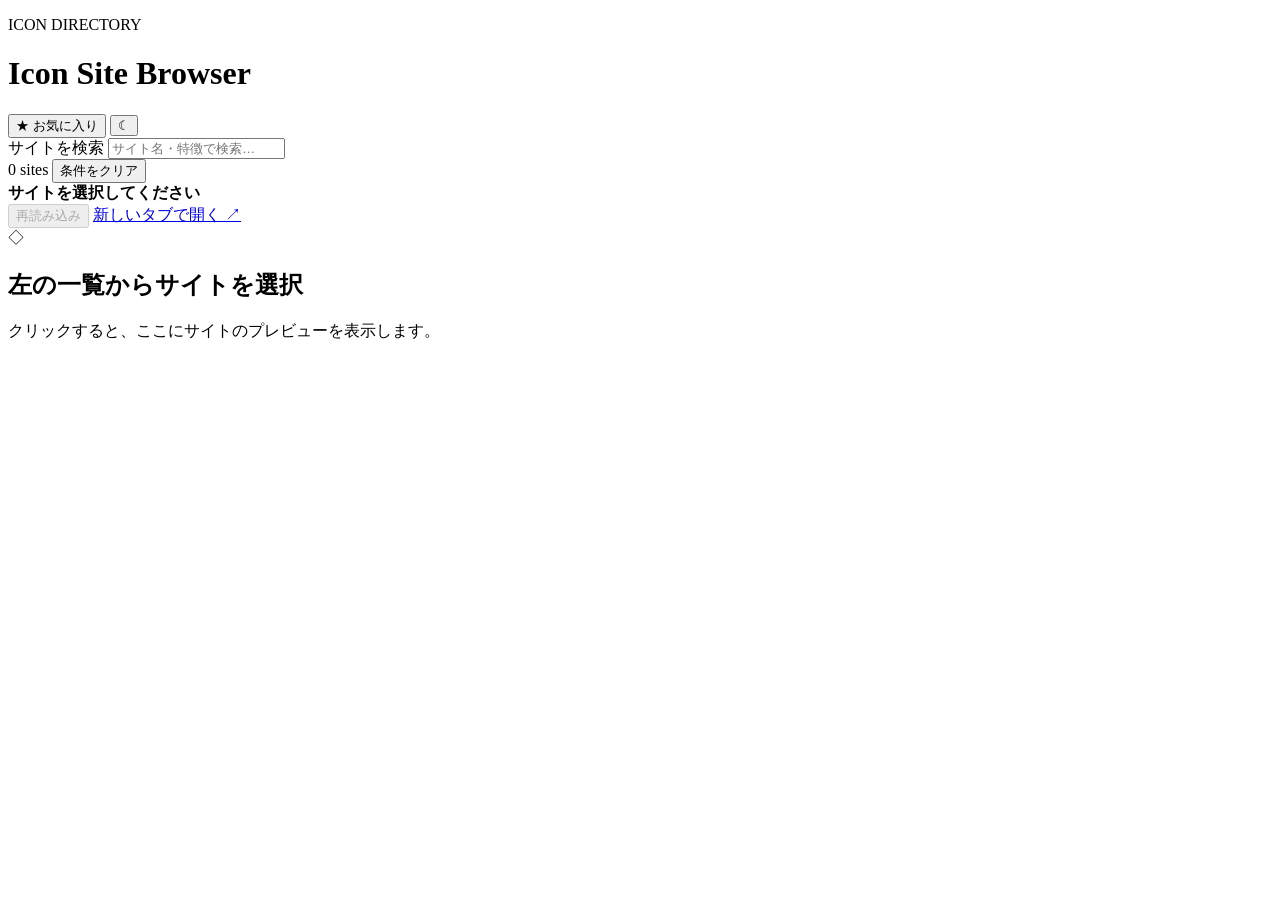
==== index.html @ 6c691965 "Add Icon Site Browser HTML" ====
<!doctype html>
<html lang="ja">
<head>
  <meta charset="utf-8">
  <meta name="viewport" content="width=device-width, initial-scale=1">
  <meta name="description" content="アイコン素材サイトを検索・絞り込みし、右ペインでプレビューできるランチャーです。">
  <title>Icon Site Browser</title>
  <link rel="stylesheet" href="styles.css">
</head>
<body>
  <div class="app-shell">
    <header class="topbar">
      <div>
        <p class="eyebrow">ICON DIRECTORY</p>
        <h1>Icon Site Browser</h1>
      </div>
      <div class="topbar-actions">
        <button id="favoritesOnlyButton" class="button button-ghost" type="button" aria-pressed="false">★ お気に入り</button>
        <button id="themeButton" class="button button-ghost" type="button" aria-label="テーマを切り替える">☾</button>
      </div>
    </header>

    <main class="workspace">
      <aside class="sidebar" aria-label="アイコンサイト一覧">
        <div class="controls">
          <label class="search-box">
            <span class="sr-only">サイトを検索</span>
            <input id="searchInput" type="search" placeholder="サイト名・特徴で検索…" autocomplete="off">
          </label>
          <div id="categoryFilters" class="filters" aria-label="カテゴリで絞り込み"></div>
          <div class="result-row">
            <span id="resultCount">0 sites</span>
            <button id="clearButton" class="text-button" type="button">条件をクリア</button>
          </div>
        </div>
        <div id="siteList" class="site-list"></div>
      </aside>

      <section class="preview-panel" aria-label="サイトプレビュー">
        <div class="preview-toolbar">
          <div class="preview-title-wrap">
            <span id="previewStatus" class="status-dot" aria-hidden="true"></span>
            <div>
              <strong id="previewTitle">サイトを選択してください</strong>
              <span id="previewUrl" class="preview-url"></span>
            </div>
          </div>
          <div class="preview-actions">
            <button id="reloadButton" class="button button-ghost" type="button" disabled>再読み込み</button>
            <a id="openExternalLink" class="button button-primary is-disabled" href="#" target="_blank" rel="noopener noreferrer" aria-disabled="true">新しいタブで開く ↗</a>
          </div>
        </div>

        <div class="preview-stage">
          <div id="emptyState" class="empty-state">
            <div class="empty-icon">◇</div>
            <h2>左の一覧からサイトを選択</h2>
            <p>クリックすると、ここにサイトのプレビューを表示します。</p>
          </div>

          <div id="frameWrap" class="frame-wrap" hidden>
            <div class="embed-note">
              <span>埋め込みを禁止しているサイトはプレビューできません。</span>
              <a id="embedFallbackLink" href="#" target="_blank" rel="noopener noreferrer">表示されない場合はこちら ↗</a>
            </div>
            <iframe
              id="previewFrame"
              title="選択したアイコンサイトのプレビュー"
              loading="eager"
              referrerpolicy="strict-origin-when-cross-origin"
              sandbox="allow-forms allow-modals allow-popups allow-popups-to-escape-sandbox allow-same-origin allow-scripts allow-downloads"
            ></iframe>
          </div>
        </div>
      </section>
    </main>
  </div>
  <script src="script.js"></script>
</body>
</html>
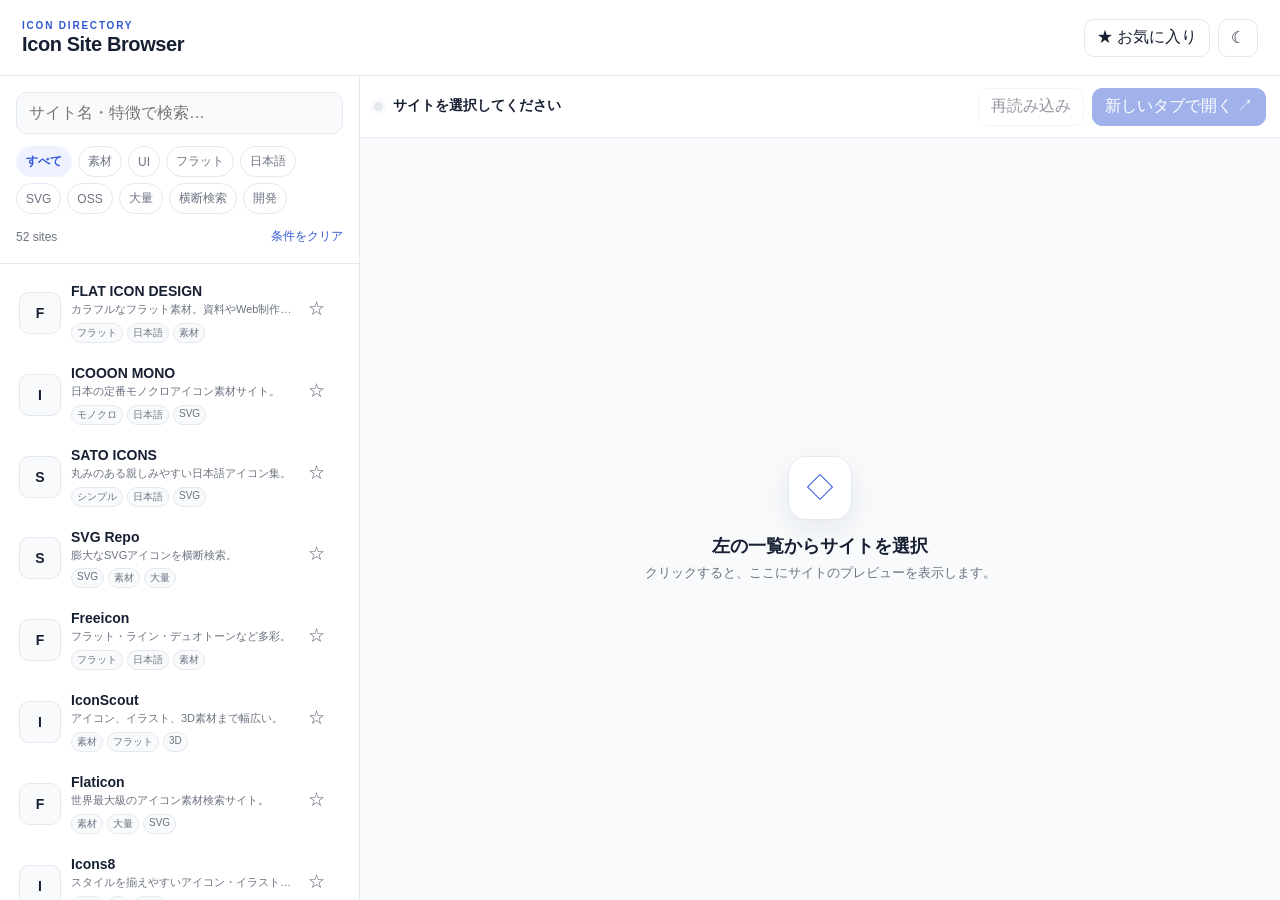
==== commit f52b67c1: "Reference favicon from HTML" ====
--- a/index.html
+++ b/index.html
@@ -5,6 +5,7 @@
   <meta name="viewport" content="width=device-width, initial-scale=1">
   <meta name="description" content="アイコン素材サイトを検索・絞り込みし、右ペインでプレビューできるランチャーです。">
   <title>Icon Site Browser</title>
+  <link rel="icon" type="image/png" href="favicon.png">
   <link rel="stylesheet" href="styles.css">
 </head>
 <body>
--- a/styles.css
+++ b/styles.css
@@ -0,0 +1,277 @@
+:root {
+  color-scheme: light;
+  --bg: #f5f7fb;
+  --panel: #ffffff;
+  --panel-2: #f8fafc;
+  --text: #172033;
+  --muted: #6b7280;
+  --border: #e4e8ef;
+  --accent: #3157d5;
+  --accent-soft: #eef2ff;
+  --hover: #f2f5fa;
+  --shadow: 0 10px 30px rgba(24, 36, 56, 0.08);
+  --radius: 16px;
+}
+
+:root[data-theme="dark"] {
+  color-scheme: dark;
+  --bg: #0d1117;
+  --panel: #141a23;
+  --panel-2: #101620;
+  --text: #edf2f7;
+  --muted: #9aa5b5;
+  --border: #273244;
+  --accent: #829cff;
+  --accent-soft: #1e2a52;
+  --hover: #1b2431;
+  --shadow: 0 10px 30px rgba(0, 0, 0, 0.22);
+}
+
+* { box-sizing: border-box; }
+[hidden] { display: none !important; }
+html, body { height: 100%; }
+html { overflow: hidden; }
+body {
+  margin: 0;
+  height: 100vh;
+  overflow: hidden;
+  background: var(--bg);
+  color: var(--text);
+  font-family: Inter, ui-sans-serif, -apple-system, BlinkMacSystemFont, "Segoe UI", "Noto Sans JP", sans-serif;
+}
+button, input { font: inherit; }
+a { color: inherit; }
+button, a { -webkit-tap-highlight-color: transparent; }
+
+.app-shell {
+  height: 100vh;
+  display: flex;
+  flex-direction: column;
+  overflow: hidden;
+}
+
+.topbar {
+  position: sticky;
+  top: 0;
+  z-index: 20;
+  height: 76px;
+  flex: 0 0 76px;
+  display: flex;
+  align-items: center;
+  justify-content: space-between;
+  gap: 20px;
+  padding: 0 22px;
+  background: var(--panel);
+  border-bottom: 1px solid var(--border);
+}
+
+.eyebrow {
+  margin: 0 0 2px;
+  font-size: 10px;
+  font-weight: 800;
+  letter-spacing: .18em;
+  color: var(--accent);
+}
+
+h1 { margin: 0; font-size: 20px; letter-spacing: -.02em; }
+.topbar-actions, .preview-actions { display: flex; gap: 8px; align-items: center; }
+
+.button {
+  appearance: none;
+  border: 1px solid var(--border);
+  border-radius: 10px;
+  min-height: 38px;
+  padding: 0 12px;
+  display: inline-flex;
+  align-items: center;
+  justify-content: center;
+  gap: 6px;
+  text-decoration: none;
+  cursor: pointer;
+  transition: .16s ease;
+}
+.button:hover { transform: translateY(-1px); }
+.button:disabled, .button.is-disabled { opacity: .45; cursor: default; pointer-events: none; }
+.button-ghost { background: var(--panel); color: var(--text); }
+.button-primary { background: var(--accent); border-color: var(--accent); color: white; }
+.button[aria-pressed="true"] { background: var(--accent-soft); color: var(--accent); border-color: transparent; }
+
+.workspace {
+  flex: 1 1 auto;
+  min-height: 0;
+  overflow: hidden;
+  display: grid;
+  grid-template-columns: minmax(300px, 360px) minmax(0, 1fr);
+}
+
+.sidebar {
+  min-height: 0;
+  overflow: hidden;
+  background: var(--panel);
+  border-right: 1px solid var(--border);
+  display: flex;
+  flex-direction: column;
+}
+
+.controls {
+  flex: 0 0 auto;
+  padding: 16px;
+  border-bottom: 1px solid var(--border);
+  background: var(--panel);
+}
+.search-box input {
+  width: 100%;
+  height: 42px;
+  border: 1px solid var(--border);
+  border-radius: 11px;
+  background: var(--panel-2);
+  color: var(--text);
+  padding: 0 12px;
+  outline: none;
+}
+.search-box input:focus { border-color: var(--accent); box-shadow: 0 0 0 3px var(--accent-soft); }
+
+.filters { display: flex; gap: 6px; flex-wrap: wrap; margin-top: 12px; }
+.filter-chip {
+  border: 1px solid var(--border);
+  background: var(--panel);
+  color: var(--muted);
+  border-radius: 999px;
+  padding: 6px 9px;
+  font-size: 12px;
+  cursor: pointer;
+}
+.filter-chip.is-active { background: var(--accent-soft); border-color: transparent; color: var(--accent); font-weight: 700; }
+.result-row { display: flex; justify-content: space-between; align-items: center; margin-top: 12px; font-size: 12px; color: var(--muted); }
+.text-button { border: 0; background: transparent; color: var(--accent); cursor: pointer; padding: 2px 0; }
+
+.site-list {
+  flex: 1 1 auto;
+  min-height: 0;
+  overflow-y: auto;
+  overscroll-behavior: contain;
+  padding: 8px;
+}
+.site-card {
+  position: relative;
+  display: grid;
+  grid-template-columns: 42px minmax(0, 1fr) 32px;
+  gap: 10px;
+  align-items: center;
+  width: 100%;
+  border: 1px solid transparent;
+  border-radius: 12px;
+  padding: 10px;
+  background: transparent;
+  color: var(--text);
+  text-align: left;
+  cursor: pointer;
+  transition: .15s ease;
+}
+.site-card:hover { background: var(--hover); }
+.site-card.is-selected { background: var(--accent-soft); border-color: transparent; }
+.site-logo {
+  width: 42px; height: 42px; border-radius: 10px;
+  display: grid; place-items: center;
+  font-weight: 800; font-size: 14px;
+  background: var(--panel-2); border: 1px solid var(--border);
+  overflow: hidden;
+}
+.site-logo img { width: 24px; height: 24px; object-fit: contain; }
+.site-name { display: block; font-size: 14px; font-weight: 750; white-space: nowrap; overflow: hidden; text-overflow: ellipsis; }
+.site-description { display: block; margin-top: 3px; color: var(--muted); font-size: 11px; line-height: 1.35; white-space: nowrap; overflow: hidden; text-overflow: ellipsis; }
+.site-tags { display: flex; gap: 4px; margin-top: 6px; flex-wrap: wrap; }
+.site-tag { font-size: 10px; color: var(--muted); background: var(--panel-2); border: 1px solid var(--border); border-radius: 999px; padding: 2px 5px; }
+.favorite-button {
+  border: 0; background: transparent; color: var(--muted); width: 32px; height: 32px; border-radius: 8px; cursor: pointer; font-size: 17px;
+}
+.favorite-button:hover { background: var(--panel); color: var(--accent); }
+.favorite-button.is-favorite { color: #d99b00; }
+.no-results { padding: 36px 18px; color: var(--muted); text-align: center; font-size: 13px; }
+
+.preview-panel {
+  min-width: 0;
+  min-height: 0;
+  overflow: hidden;
+  display: flex;
+  flex-direction: column;
+}
+.preview-toolbar {
+  min-height: 62px;
+  flex: 0 0 auto;
+  display: flex;
+  justify-content: space-between;
+  align-items: center;
+  gap: 16px;
+  padding: 10px 14px;
+  background: var(--panel);
+  border-bottom: 1px solid var(--border);
+}
+.preview-title-wrap { min-width: 0; display: flex; align-items: center; gap: 10px; }
+.preview-title-wrap > div { min-width: 0; }
+.preview-title-wrap strong { display: block; font-size: 14px; white-space: nowrap; overflow: hidden; text-overflow: ellipsis; }
+.preview-url { display: block; margin-top: 2px; font-size: 11px; color: var(--muted); white-space: nowrap; overflow: hidden; text-overflow: ellipsis; }
+.status-dot { width: 9px; height: 9px; border-radius: 50%; background: var(--border); box-shadow: 0 0 0 4px var(--panel-2); }
+.status-dot.is-active { background: #28a66a; }
+
+.preview-stage {
+  position: relative;
+  flex: 1 1 auto;
+  min-height: 0;
+  overflow-y: auto;
+  overscroll-behavior: contain;
+  background: var(--panel-2);
+}
+.empty-state { min-height: 100%; display: grid; place-content: center; justify-items: center; padding: 30px; text-align: center; color: var(--muted); }
+.empty-state h2 { margin: 14px 0 6px; color: var(--text); font-size: 18px; }
+.empty-state p { margin: 0; font-size: 13px; }
+.empty-icon { width: 64px; height: 64px; display: grid; place-items: center; border-radius: 18px; background: var(--panel); border: 1px solid var(--border); box-shadow: var(--shadow); font-size: 28px; color: var(--accent); }
+.frame-wrap { min-height: 100%; }
+.embed-note {
+  position: sticky;
+  top: 0;
+  z-index: 5;
+  height: 34px;
+  display: flex;
+  align-items: center;
+  justify-content: center;
+  gap: 10px;
+  padding: 0 12px;
+  font-size: 11px;
+  color: var(--muted);
+  background: var(--panel);
+  border-bottom: 1px solid var(--border);
+}
+.embed-note a { color: var(--accent); text-decoration: none; font-weight: 700; }
+iframe {
+  width: 100%;
+  height: calc(100vh - 76px - 62px - 34px);
+  min-height: 560px;
+  border: 0;
+  background: white;
+  display: block;
+}
+
+.sr-only { position: absolute; width: 1px; height: 1px; padding: 0; margin: -1px; overflow: hidden; clip: rect(0,0,0,0); white-space: nowrap; border: 0; }
+
+@media (max-width: 820px) {
+  html, body { overflow: auto; }
+  body { height: auto; min-height: 100vh; }
+  .app-shell { height: auto; min-height: 100vh; overflow: visible; }
+  .topbar { position: sticky; height: auto; min-height: 68px; flex-basis: auto; padding: 12px 14px; }
+  .workspace { overflow: visible; grid-template-columns: 1fr; grid-template-rows: minmax(300px, 48vh) minmax(420px, 52vh); }
+  .sidebar { overflow: hidden; border-right: 0; border-bottom: 1px solid var(--border); }
+  .preview-panel { overflow: hidden; }
+  .preview-toolbar { align-items: flex-start; }
+  .preview-actions .button { font-size: 12px; padding: 0 9px; }
+  iframe { height: calc(52vh - 62px - 34px); min-height: 324px; }
+}
+
+@media (max-width: 560px) {
+  .topbar-actions .button:first-child { display: none; }
+  .preview-toolbar { flex-direction: column; gap: 8px; }
+  .preview-actions { width: 100%; }
+  .preview-actions .button { flex: 1; }
+  .embed-note { justify-content: flex-start; overflow-x: auto; white-space: nowrap; }
+  iframe { height: calc(52vh - 100px - 34px); }
+}
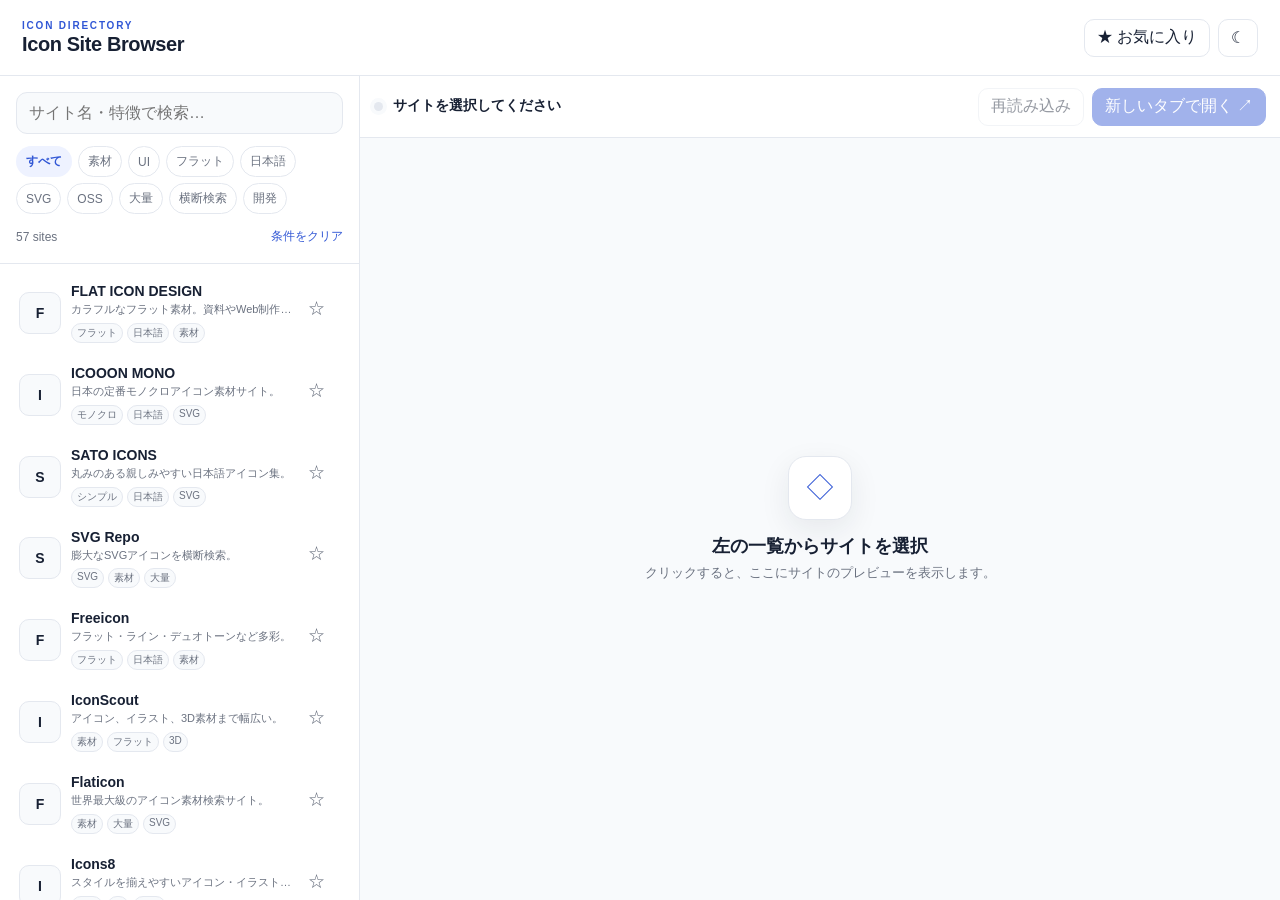
==== commit 5ac64d25: "Load major brand icon resources" ====
--- a/index.html
+++ b/index.html
@@ -77,5 +77,6 @@
     </main>
   </div>
   <script src="script.js"></script>
+  <script src="extra-sites.js"></script>
 </body>
 </html>
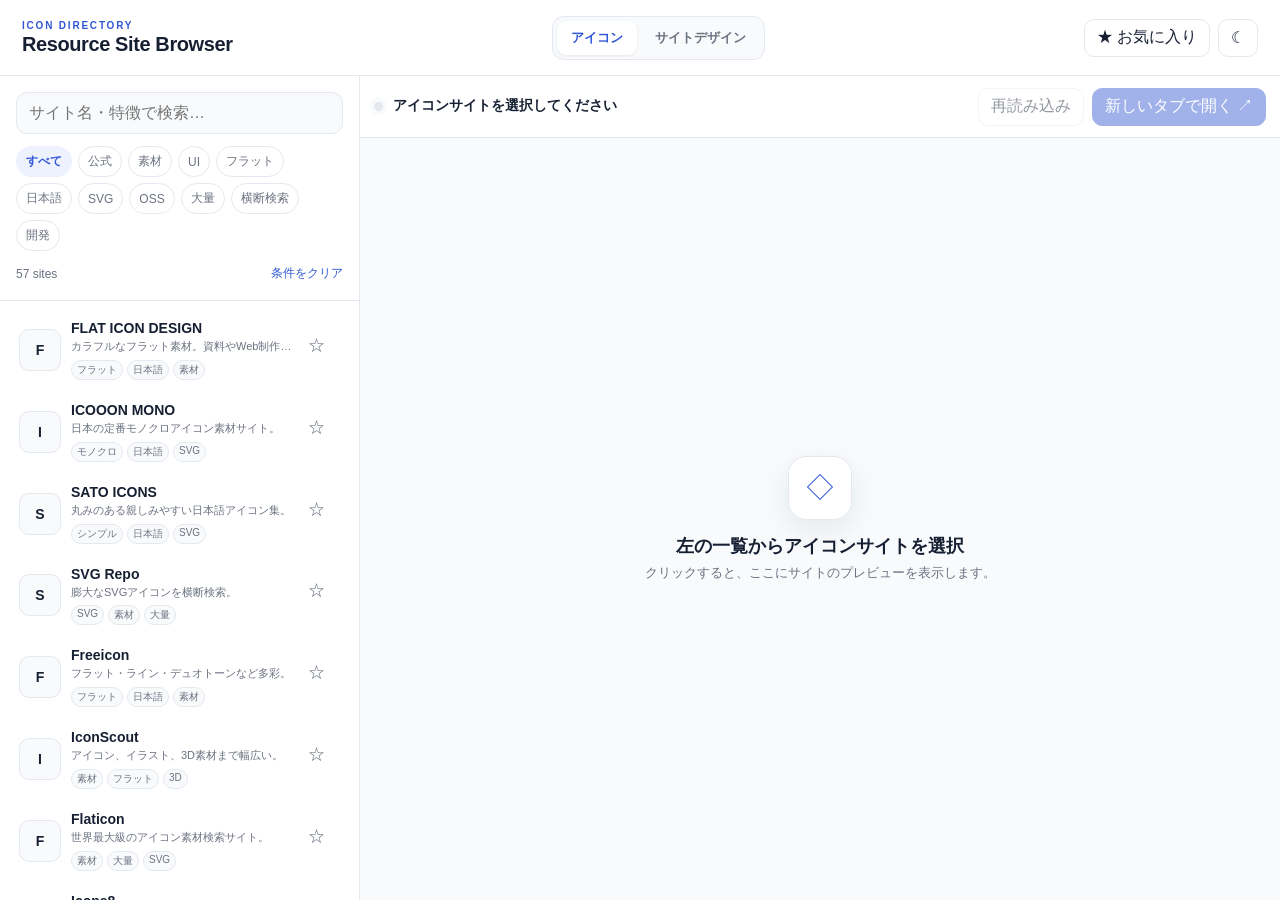
==== commit 4bd90733: "Add separate icon and web design views" ====
--- a/index.html
+++ b/index.html
@@ -3,18 +3,25 @@
 <head>
   <meta charset="utf-8">
   <meta name="viewport" content="width=device-width, initial-scale=1">
-  <meta name="description" content="アイコン素材サイトを検索・絞り込みし、右ペインでプレビューできるランチャーです。">
-  <title>Icon Site Browser</title>
+  <meta name="description" content="アイコン素材サイトとWebデザイン参考サイトを検索・絞り込みし、右ペインでプレビューできるランチャーです。">
+  <title>Resource Site Browser</title>
   <link rel="icon" type="image/png" href="favicon.png">
   <link rel="stylesheet" href="styles.css">
+  <link rel="stylesheet" href="mode-switcher.css">
 </head>
 <body>
   <div class="app-shell">
     <header class="topbar">
       <div>
         <p class="eyebrow">ICON DIRECTORY</p>
-        <h1>Icon Site Browser</h1>
+        <h1>Resource Site Browser</h1>
       </div>
+
+      <nav class="resource-tabs" aria-label="リンク集の種類">
+        <button class="resource-tab is-active" type="button" data-resource-mode="icons" aria-pressed="true">アイコン</button>
+        <button class="resource-tab" type="button" data-resource-mode="design" aria-pressed="false">サイトデザイン</button>
+      </nav>
+
       <div class="topbar-actions">
         <button id="favoritesOnlyButton" class="button button-ghost" type="button" aria-pressed="false">★ お気に入り</button>
         <button id="themeButton" class="button button-ghost" type="button" aria-label="テーマを切り替える">☾</button>
@@ -22,7 +29,7 @@
     </header>
 
     <main class="workspace">
-      <aside class="sidebar" aria-label="アイコンサイト一覧">
+      <aside class="sidebar" aria-label="サイト一覧">
         <div class="controls">
           <label class="search-box">
             <span class="sr-only">サイトを検索</span>
@@ -42,7 +49,7 @@
           <div class="preview-title-wrap">
             <span id="previewStatus" class="status-dot" aria-hidden="true"></span>
             <div>
-              <strong id="previewTitle">サイトを選択してください</strong>
+              <strong id="previewTitle">アイコンサイトを選択してください</strong>
               <span id="previewUrl" class="preview-url"></span>
             </div>
           </div>
@@ -55,7 +62,7 @@
         <div class="preview-stage">
           <div id="emptyState" class="empty-state">
             <div class="empty-icon">◇</div>
-            <h2>左の一覧からサイトを選択</h2>
+            <h2>左の一覧からアイコンサイトを選択</h2>
             <p>クリックすると、ここにサイトのプレビューを表示します。</p>
           </div>
 
@@ -66,7 +73,7 @@
             </div>
             <iframe
               id="previewFrame"
-              title="選択したアイコンサイトのプレビュー"
+              title="選択したサイトのプレビュー"
               loading="eager"
               referrerpolicy="strict-origin-when-cross-origin"
               sandbox="allow-forms allow-modals allow-popups allow-popups-to-escape-sandbox allow-same-origin allow-scripts allow-downloads"
@@ -78,5 +85,6 @@
   </div>
   <script src="script.js"></script>
   <script src="extra-sites.js"></script>
+  <script src="design-sites.js"></script>
 </body>
 </html>
--- a/mode-switcher.css
+++ b/mode-switcher.css
@@ -0,0 +1,48 @@
+.resource-tabs {
+  display: inline-flex;
+  align-items: center;
+  gap: 4px;
+  padding: 4px;
+  border: 1px solid var(--border);
+  border-radius: 12px;
+  background: var(--panel-2);
+}
+
+.resource-tab {
+  min-height: 34px;
+  padding: 0 14px;
+  border: 0;
+  border-radius: 9px;
+  background: transparent;
+  color: var(--muted);
+  font-size: 13px;
+  font-weight: 700;
+  cursor: pointer;
+  transition: .16s ease;
+}
+
+.resource-tab:hover {
+  color: var(--text);
+  background: var(--hover);
+}
+
+.resource-tab.is-active {
+  color: var(--accent);
+  background: var(--panel);
+  box-shadow: 0 1px 3px rgba(0, 0, 0, .08);
+}
+
+@media (max-width: 760px) {
+  .topbar {
+    flex-wrap: wrap;
+  }
+
+  .resource-tabs {
+    order: 3;
+    width: 100%;
+  }
+
+  .resource-tab {
+    flex: 1;
+  }
+}
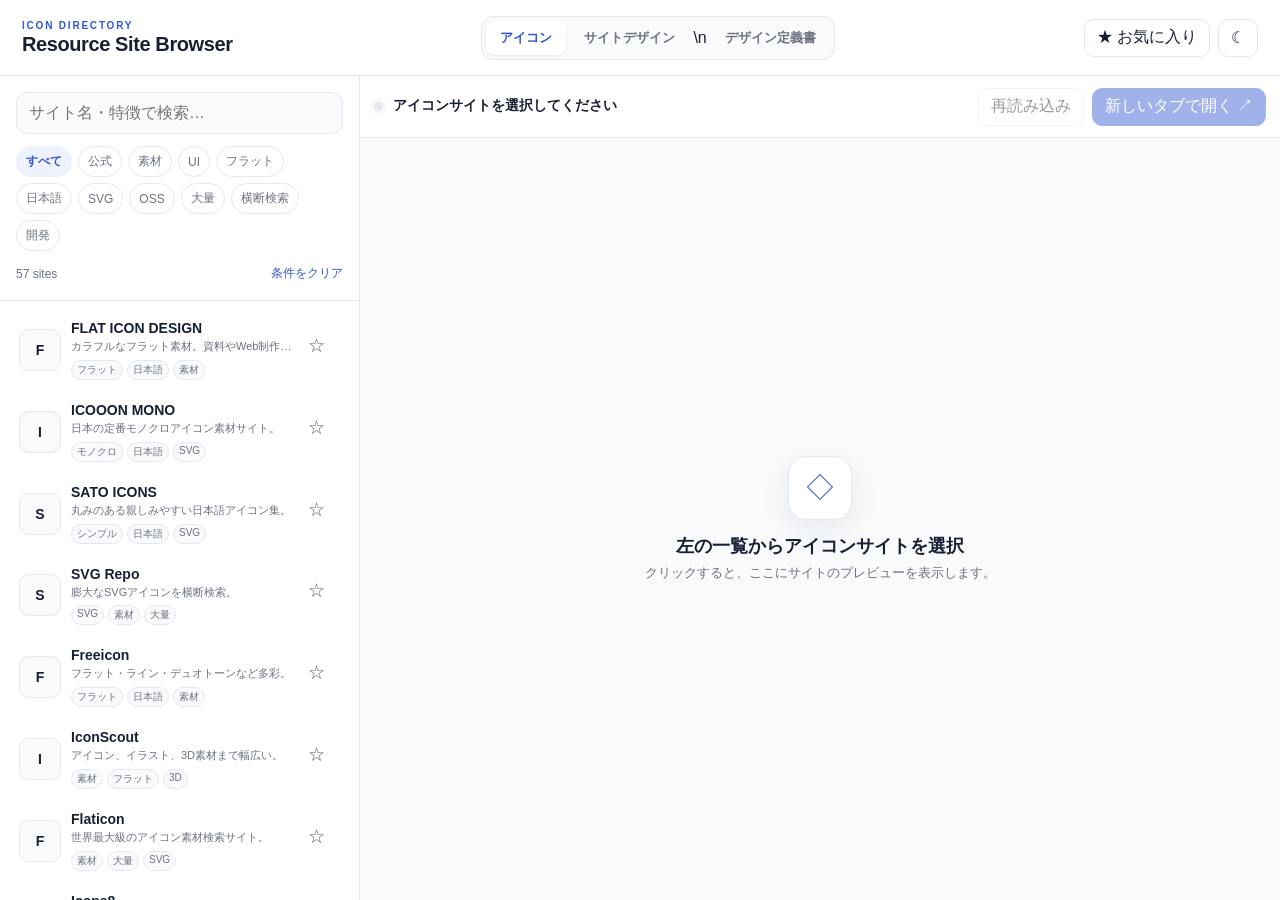
==== commit 6483b5e5: "Add design guideline mode tab" ====
--- a/index.html
+++ b/index.html
@@ -3,7 +3,7 @@
 <head>
   <meta charset="utf-8">
   <meta name="viewport" content="width=device-width, initial-scale=1">
-  <meta name="description" content="アイコン素材サイトとWebデザイン参考サイトを検索・絞り込みし、右ペインでプレビューできるランチャーです。">
+  <meta name="description" content="アイコン素材、Webデザイン参考サイト、デザイン定義書を検索・絞り込みし、右ペインでプレビューできるランチャーです。">
   <title>Resource Site Browser</title>
   <link rel="icon" type="image/png" href="favicon.png">
   <link rel="stylesheet" href="styles.css">
@@ -19,7 +19,7 @@
 
       <nav class="resource-tabs" aria-label="リンク集の種類">
         <button class="resource-tab is-active" type="button" data-resource-mode="icons" aria-pressed="true">アイコン</button>
-        <button class="resource-tab" type="button" data-resource-mode="design" aria-pressed="false">サイトデザイン</button>
+        <button class="resource-tab" type="button" data-resource-mode="design" aria-pressed="false">サイトデザイン</button>\n        <button class="resource-tab" type="button" data-resource-mode="guidelines" aria-pressed="false">デザイン定義書</button>
       </nav>
 
       <div class="topbar-actions">
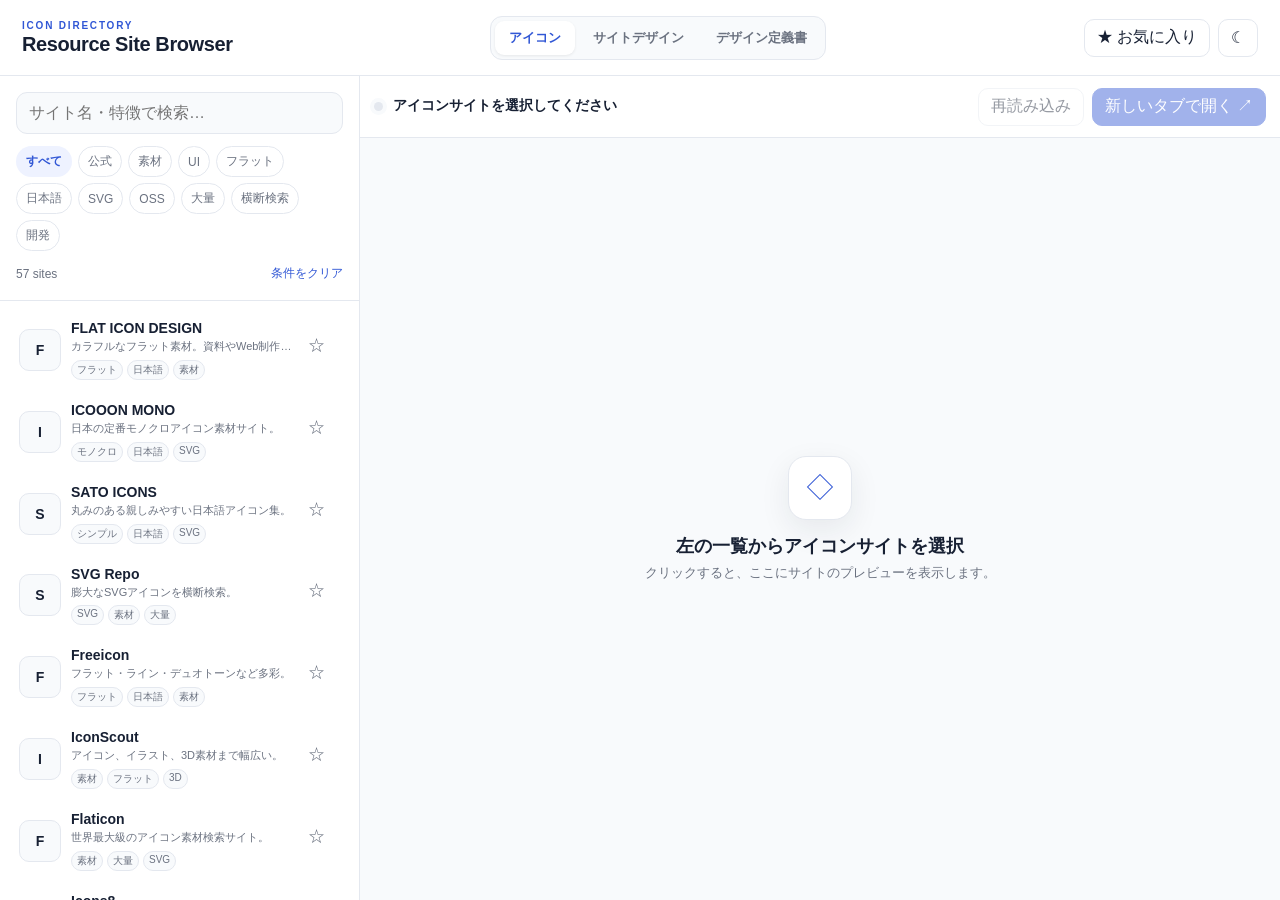
==== commit f9edc5d6: "Fix design guideline script loading" ====
--- a/index.html
+++ b/index.html
@@ -19,7 +19,8 @@
 
       <nav class="resource-tabs" aria-label="リンク集の種類">
         <button class="resource-tab is-active" type="button" data-resource-mode="icons" aria-pressed="true">アイコン</button>
-        <button class="resource-tab" type="button" data-resource-mode="design" aria-pressed="false">サイトデザイン</button>\n        <button class="resource-tab" type="button" data-resource-mode="guidelines" aria-pressed="false">デザイン定義書</button>
+        <button class="resource-tab" type="button" data-resource-mode="design" aria-pressed="false">サイトデザイン</button>
+        <button class="resource-tab" type="button" data-resource-mode="guidelines" aria-pressed="false">デザイン定義書</button>
       </nav>
 
       <div class="topbar-actions">
@@ -85,6 +86,7 @@
   </div>
   <script src="script.js"></script>
   <script src="extra-sites.js"></script>
+  <script src="guideline-sites.js"></script>
   <script src="design-sites.js"></script>
 </body>
 </html>
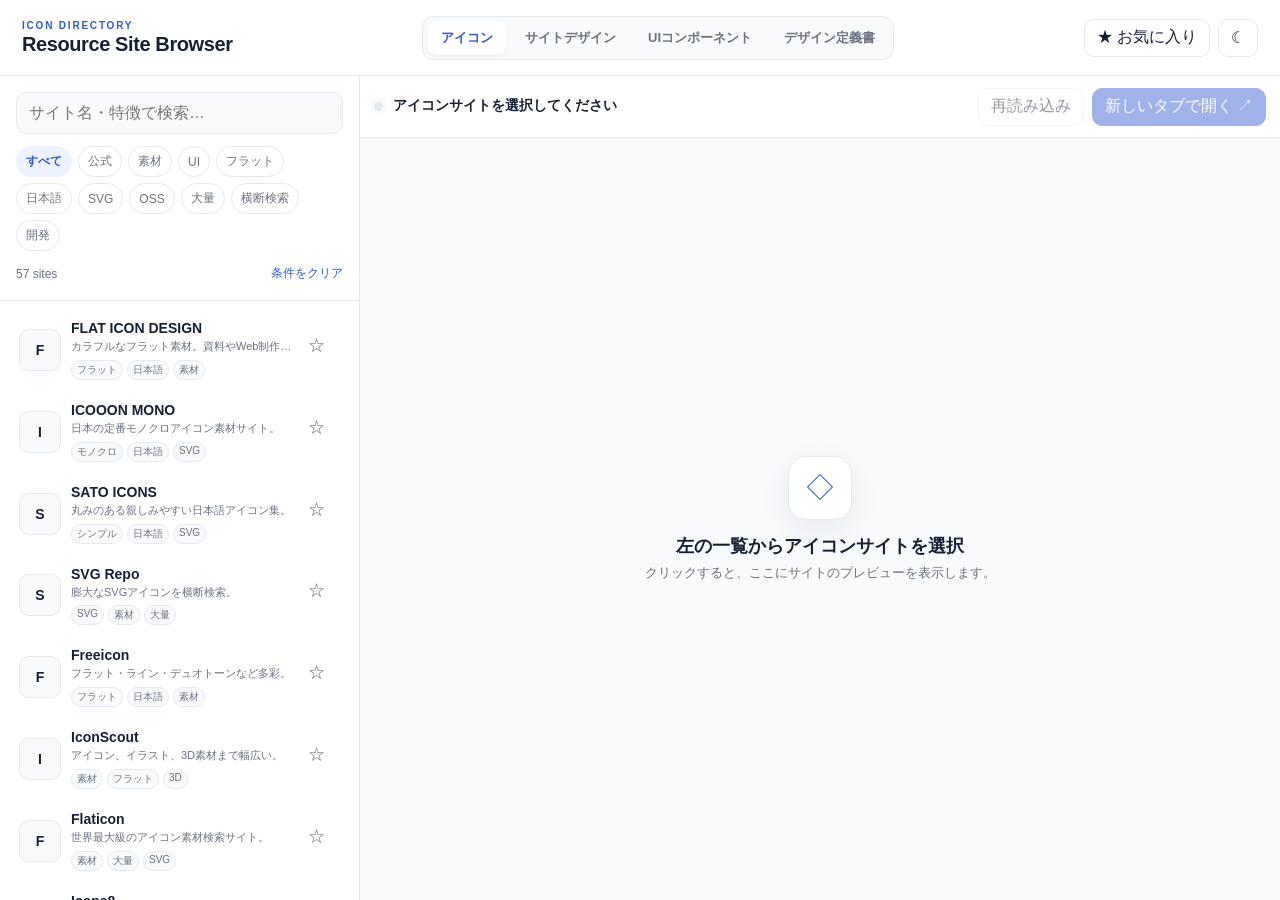
==== commit f00ce5f4: "commit" ====
--- a/index.html
+++ b/index.html
@@ -20,6 +20,7 @@
       <nav class="resource-tabs" aria-label="リンク集の種類">
         <button class="resource-tab is-active" type="button" data-resource-mode="icons" aria-pressed="true">アイコン</button>
         <button class="resource-tab" type="button" data-resource-mode="design" aria-pressed="false">サイトデザイン</button>
+        <button class="resource-tab" type="button" data-resource-mode="components" aria-pressed="false">UIコンポーネント</button>
         <button class="resource-tab" type="button" data-resource-mode="guidelines" aria-pressed="false">デザイン定義書</button>
       </nav>
 
@@ -87,6 +88,7 @@
   <script src="script.js"></script>
   <script src="extra-sites.js"></script>
   <script src="guideline-sites.js"></script>
+  <script src="ui-component-sites.js"></script>
   <script src="design-sites.js"></script>
 </body>
 </html>
--- a/mode-switcher.css
+++ b/mode-switcher.css
@@ -17,6 +17,7 @@
   color: var(--muted);
   font-size: 13px;
   font-weight: 700;
+  white-space: nowrap;
   cursor: pointer;
   transition: .16s ease;
 }
@@ -40,9 +41,11 @@
   .resource-tabs {
     order: 3;
     width: 100%;
+    overflow-x: auto;
   }
 
   .resource-tab {
-    flex: 1;
+    flex: 1 0 auto;
+    padding: 0 10px;
   }
 }
